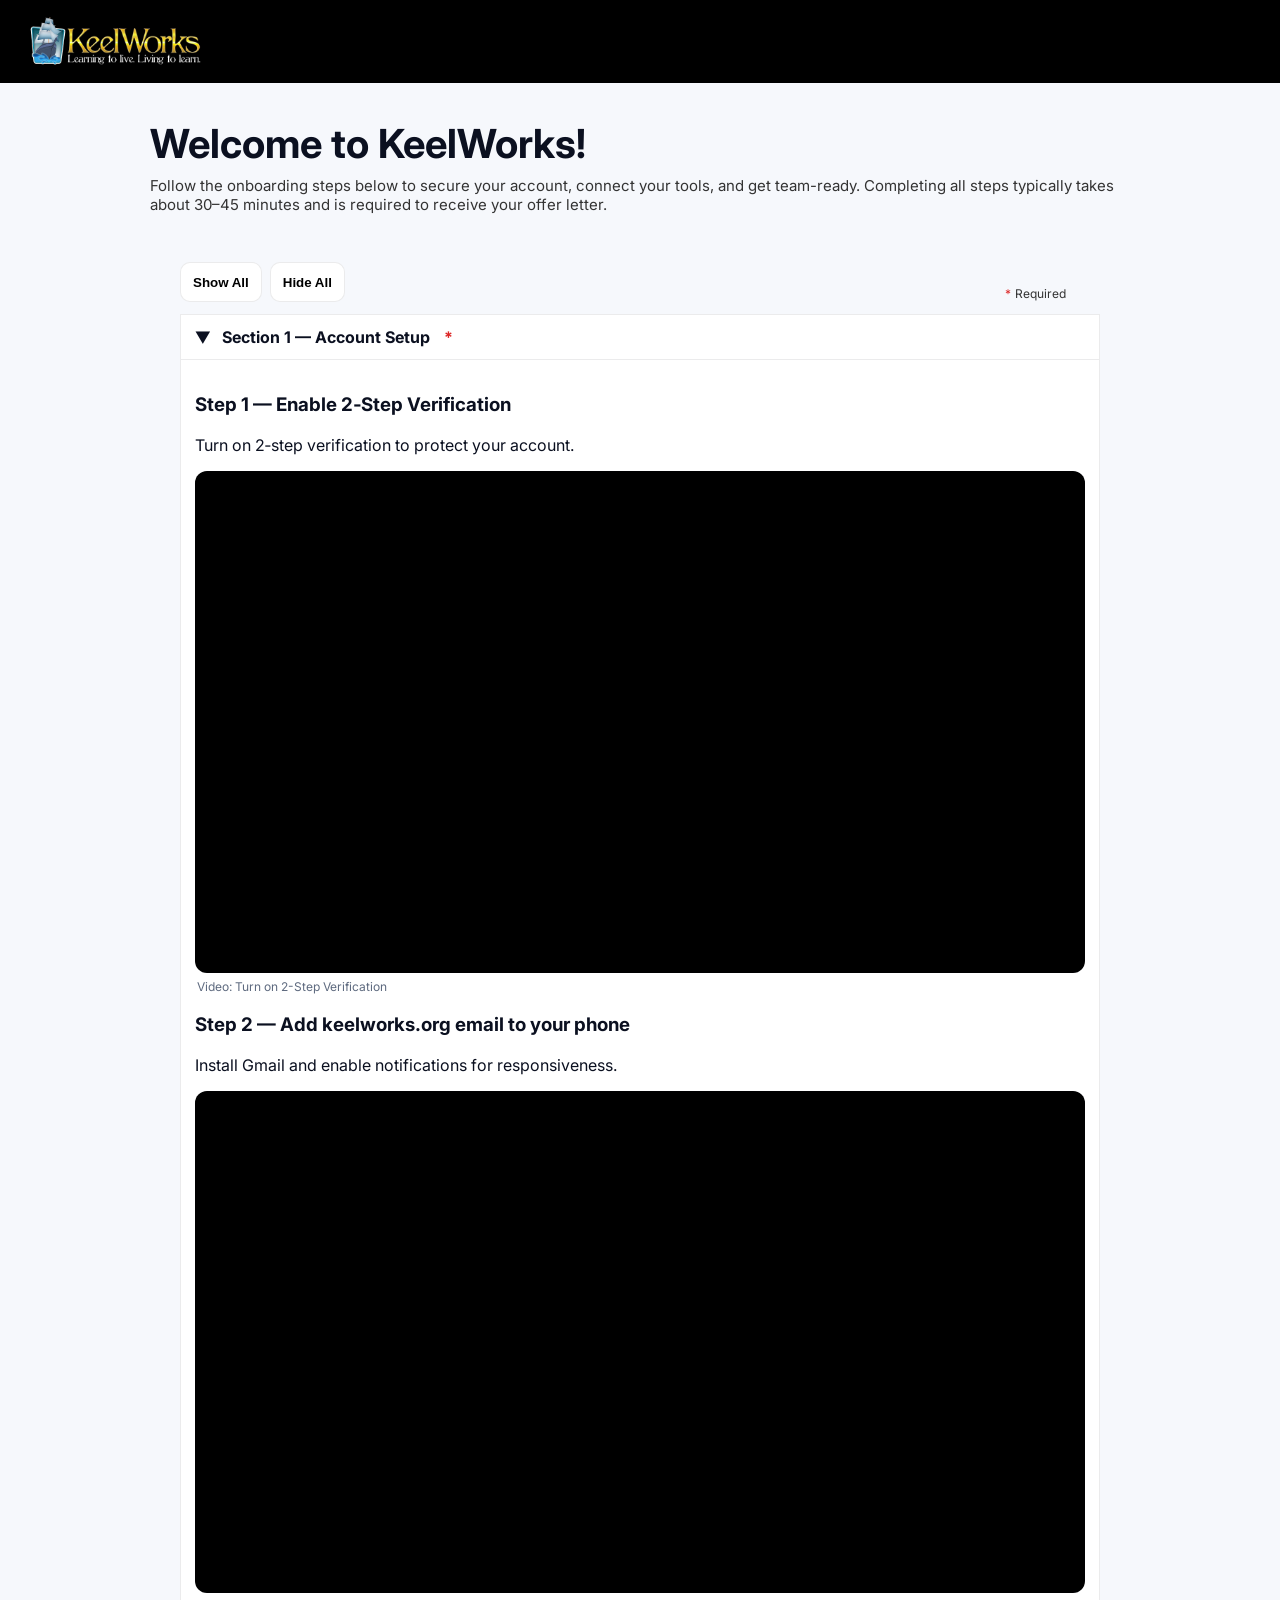
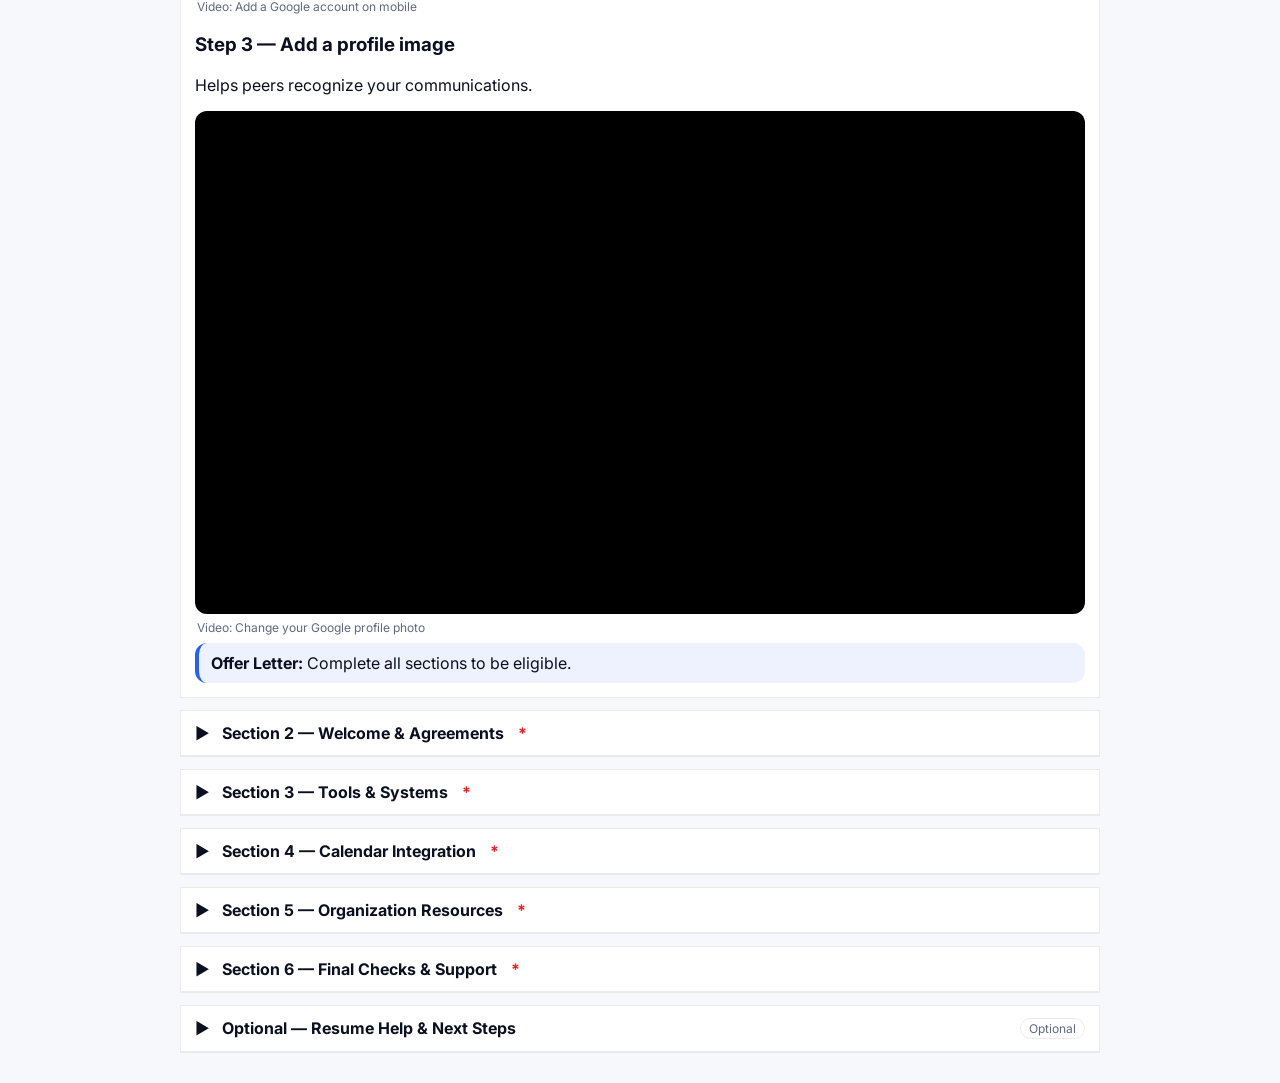
==== index.html @ 5ef61a71 "Update index.html" ====
<!DOCTYPE html>
<html lang="en">
<head>
  <meta charset="utf-8" />
  <meta name="viewport" content="width=device-width, initial-scale=1" />
  <!-- Help YouTube validate the request origin -->
  <meta name="referrer" content="origin">
  <!-- (Optional) Very permissive CSP for this test page only -->
  <title>KeelWorks | Volunteer Onboarding</title>
  <meta name="description" content="Step-by-step onboarding for KeelWorks volunteers: secure account setup, required forms, tools, calendar, resources, and final confirmation." />
  <link rel="preconnect" href="https://fonts.googleapis.com">
  <link rel="preconnect" href="https://fonts.gstatic.com" crossorigin>
  <link href="https://fonts.googleapis.com/css2?family=Inter:wght@400;600;700&display=swap" rel="stylesheet">
  <link rel="stylesheet" href="css/keelworks-onboarding.css">
</head>
<body>
  <header>
    <div class="top">
      <div class="logo" aria-label="KeelWorks">
          <img src="images/KeelWorks_logo.png" style="width:180px; height:auto">
        <!--<strong>KeelWorks Onboarding</strong>
        <span class="badge" title="Estimated time to complete">~30–45 min</span>
      </div>
    <div class="tag">right</div>-->
    </div>
  </header>
  <div class="wrap hero">
    <h1>Welcome to KeelWorks!</h1>
    <p class="sub">Follow the onboarding steps below to secure your account, connect your tools, and get team-ready. Completing all steps typically takes about 30–45 minutes and is required to receive your offer letter.</p>
  </div>
  <div class="wrap">
  <main>
    <div class="controls">
        <button class="btn" id="showAll">Show All</button>
        <button class="btn" id="hideAll">Hide All</button>
        <span class="spacer" style="flex:0.95"></span>
        <div class="req-spacer"><span class="req-global">*</span> <span class="req-txt">Required</span></div>
      </div>

    <div class="accordion" id="onb-acc">
      <!-- Section 1 -->
      <div class="acc-item" data-id="account">
        <input class="acc-toggle" id="acc-account" type="checkbox" checked>
        <label class="acc-head" for="acc-account">
          <span class="acc-arrow">▶</span>
          <span class="acc-title">Section 1 — Account Setup <span class="req-star">*</span></span>
          </label>
        <div class="acc-content">
          <h3>Step 1 — Enable 2‑Step Verification </h3>
          <p>Turn on 2‑step verification to protect your account.</p>
          <div class="video-wrapper">

    <iframe width="888" height="501" src="https://www.youtube.com/embed/e3Mph7kqE1E" title="" frameborder="0" allow="accelerometer; autoplay; clipboard-write; encrypted-media; gyroscope; picture-in-picture; web-share" referrerpolicy="strict-origin-when-cross-origin" allowfullscreen></iframe>
          </div>



            <div class="video-caption">Video: Turn on 2-Step Verification</div>



          <h3>Step 2 — Add keelworks.org email to your phone </h3>
          <p>Install Gmail and enable notifications for responsiveness.</p>
          <div class="video-wrapper"><iframe title="Add Google account on mobile" src="https://www.youtube.com/embed/km7pKLRAgQc" allow="accelerometer; autoplay; clipboard-write; encrypted-media; gyroscope; picture-in-picture; web-share" allowfullscreen></iframe></div><div class="video-caption">Video: Add a Google account on mobile</div>
          <h3>Step 3 — Add a profile image </h3>
          <p>Helps peers recognize your communications.</p>
          <div class="video-wrapper"><iframe title="Change your Google profile photo" src="https://www.youtube.com/embed/iIcxyDX3heo" allow="accelerometer; autoplay; clipboard-write; encrypted-media; gyroscope; picture-in-picture; web-share" allowfullscreen></iframe></div><div class="video-caption">Video: Change your Google profile photo</div>
          <div class="callout"><strong>Offer Letter:</strong> Complete all sections to be eligible.</div>
        </div>
      </div>

      <!-- Section 2 -->
      <div class="acc-item" data-id="data">
        <input class="acc-toggle" id="acc-data" type="checkbox">
        <label class="acc-head" for="acc-data">
          <span class="acc-arrow">▶</span>
          <span class="acc-title">Section 2 — Welcome & Agreements <span class="req-star">*</span></span>
          </label>
        <div class="acc-content">
          <ul>
            <li>Complete <strong>Anonymous Diversity Survey</strong> (supports grants).</li>
            <li>Sign <strong>Employment Confidentiality NDA</strong>.</li>
            <li>Sign <strong>Personal Data Protection NDA</strong> (read carefully).</li>
          </ul>
          <details>
            <summary>Where do I find these forms?</summary>
            <p>Find them in the KeelWorks Intranet/Handbook or request links in the Onboarding Support Space.</p>
          </details>
        </div>
      </div>

      <!-- Section 3 -->
      <div class="acc-item" data-id="tools">
        <input class="acc-toggle" id="acc-tools" type="checkbox">
        <label class="acc-head" for="acc-tools">
          <span class="acc-arrow">▶</span>
          <span class="acc-title">Section 3 — Tools & Systems <span class="req-star">*</span></span>
          </label>
        <div class="acc-content">
          <h3>GitHub (Conditional)</h3>
          <p>If you’re joining a coding project, review the GitHub guide first. You’ll be added to repos when assigned.</p>
          <h3>Save team folders to Drive</h3>
          <ol>
            <li><strong>KeelWorks</strong> (shared root)</li>
            <li><strong>KeelWorks IT</strong> (IT resources)</li>
          </ol>
          <div class="video-wrapper"><iframe title="Organize shared folders in Google Drive" src="https://www.youtube.com/embed/LyEyLF-oKSI" allow="accelerometer; autoplay; clipboard-write; encrypted-media; gyroscope; picture-in-picture; web-share" allowfullscreen></iframe></div><div class="video-caption">Video: Organize shared folders in Google Drive</div>
        </div>
      </div>

      <!-- Section 4 -->
      <div class="acc-item" data-id="calendar">
        <input class="acc-toggle" id="acc-calendar" type="checkbox">
        <label class="acc-head" for="acc-calendar">
          <span class="acc-arrow">▶</span>
          <span class="acc-title">Section 4 — Calendar Integration <span class="req-star">*</span></span>
          </label>
        <div class="acc-content">
          <h3>See KeelWorks events in your personal calendar</h3>
          <ol>
            <li>Open <strong>KeelWorks Google Calendar</strong> (@keelworks.org).</li>
            <li>Under <strong>My calendars</strong>, hover your name → <strong>⋮</strong> → <strong>Settings and sharing</strong>.</li>
            <li>Share with your <strong>personal Gmail</strong> → choose permission → <strong>Send</strong>.</li>
            <li>Accept the invite from your personal calendar.</li>
          </ol>
          <details>
            <summary>Why this matters</summary>
            <p>View KeelWorks meetings alongside personal events—no juggling multiple calendars.</p>
          </details>
        </div>
      </div>

      <!-- Section 5 -->
      <div class="acc-item" data-id="resources">
        <input class="acc-toggle" id="acc-resources" type="checkbox">
        <label class="acc-head" for="acc-resources">
          <span class="acc-arrow">▶</span>
          <span class="acc-title">Section 5 — Organization Resources <span class="req-star">*</span></span>
          </label>
        <div class="acc-content">
          <h3>Star and bookmark</h3>
          <ul>
            <li><strong>KeelWorks Intranet</strong> (star in Drive)</li>
            <li><strong>KeelWorks Handbook</strong> (star in Drive)</li>
          </ul>
          <div class="video-wrapper"><iframe title="Organize shared folders in Google Drive" src="https://www.youtube.com/embed/LyEyLF-oKSI" allow="accelerometer; autoplay; clipboard-write; encrypted-media; gyroscope; picture-in-picture; web-share" allowfullscreen></iframe></div><div class="video-caption">Video: Organize shared folders in Google Drive</div>
        </div>
      </div>

      <!-- Section 6 -->
      <div class="acc-item" data-id="final">
        <input class="acc-toggle" id="acc-final" type="checkbox">
        <label class="acc-head" for="acc-final">
          <span class="acc-arrow">▶</span>
          <span class="acc-title">Section 6 — Final Checks & Support <span class="req-star">*</span></span>
          </label>
        <div class="acc-content">
          <h3>Join the Onboarding Support Space</h3>
          <p><a href="https://chat.google.com/room/AAAAFWQ66X8?cls=6" target="_blank" rel="noopener">Join Onboarding Support ↗</a></p>

          <h3>Onboarding Confirmation – Email Form</h3>
          <form id="confirmForm" class="email-form" novalidate>
            <table class="k-table" role="table" aria-label="Onboarding confirmation form">
              <tr>
                <th>From <span class="req-star">*</span></th>
                <td><input type="email" id="fromEmail" required placeholder="you@keelworks.org" style="width:100%;padding:10px;border:1px solid var(--border);border-radius:8px"></td>
              </tr>
              <tr>
                <th>To <span class="req-star">*</span></th>
                <td><input type="email" id="toEmail" required placeholder="onboarder@keelworks.org" style="width:100%;padding:10px;border:1px solid var(--border);border-radius:8px"></td>
              </tr>
              <tr>
                <th>Subject <span class="req-star">*</span></th>
                <td><input type="text" id="subject" required value="Onboarding Confirmation – [Your Name]" style="width:100%;padding:10px;border:1px solid var(--border);border-radius:8px"></td>
              </tr>
              <tr>
                <th>Attachment <span class="req-star">*</span></th>
                <td>
                  <input type="file" id="attachment" required accept=".pdf,.doc,.docx" style="width:100%">
                  <div class="video-caption">Upload your resume (PDF/DOC/DOCX).</div>
                </td>
              </tr>
              <tr>
                <th>Message <span class="req-star">*</span></th>
                <td>
<textarea id="message" required rows="8" style="width:100%;padding:10px;border:1px solid var(--border);border-radius:8px">Introduction:
Experience/Interest:
Key Skills:
What I hope to gain:
</textarea>
                </td>
              </tr>
            </table>
            <div style="display:flex;gap:10px;align-items:center;margin-top:10px">
              <button type="submit" class="btn" id="sendBtn">Send</button>
              <span class="video-caption">All fields are required. The Send button opens your email app with the details prefilled. Please attach the uploaded resume in your email before sending.</span>
            </div>
          </form>
        </div>
      </div>

      <!-- Optional -->
      <div class="acc-item" data-id="optional">
        <input class="acc-toggle" id="acc-optional" type="checkbox">
        <label class="acc-head" for="acc-optional">
          <span class="acc-arrow">▶</span>
          <span class="acc-title">Optional — Resume Help & Next Steps</span>
          <span class="acc-badge">Optional</span>
        </label>
        <div class="acc-content">
          <p>Weekly resume support session (Thurs 4:30pm PT). Templates and guidance available.</p>
          <ul>
            <li><strong>Resume Template</strong>: Professional Resume Template</li>
            <li><strong>Guide</strong>: Professional Resume Guide</li>
            <li>Contact: <a href="mailto:thomas.garrod@keelworks.org">thomas.garrod@keelworks.org</a></li>
          </ul>
        </div>
      </div>
    </div>
  </main>
</div>

  <script>
  // Accordion: single-open by default
  const acc = document.getElementById('onb-acc');
  const items = [...acc.querySelectorAll('.acc-item')];
  const toggles = items.map(i=>i.querySelector('.acc-toggle'));

  function setOpen(target){
    items.forEach(it=>{
      const t = it.querySelector('.acc-toggle');
      if(t === target){
        it.classList.toggle('open', t.checked);
      }else{
        t.checked = false; it.classList.remove('open');
      }
    });
  }

  // init: only first open
  items[0].classList.add('open');

  toggles.forEach(t=>{
    t.addEventListener('change', ()=> setOpen(t));
  });

  // Show/Hide all
  document.getElementById('showAll').addEventListener('click', ()=>{
    items.forEach(it=>{ const t=it.querySelector('.acc-toggle'); t.checked=true; it.classList.add('open'); });
  });
  document.getElementById('hideAll').addEventListener('click', ()=>{
    items.forEach(it=>{ const t=it.querySelector('.acc-toggle'); t.checked=false; it.classList.remove('open'); });
  });
</script>
<script>
  // Email form handling – client-side validation + mailto fallback
  const form = document.getElementById('confirmForm');
  if(form){
    form.addEventListener('submit', function(e){
      e.preventDefault();
      const from = document.getElementById('fromEmail');
      const to = document.getElementById('toEmail');
      const subject = document.getElementById('subject');
      const message = document.getElementById('message');
      const attach = document.getElementById('attachment');

      if(!from.checkValidity() || !to.checkValidity() || !subject.checkValidity() || !message.checkValidity() || !attach.files.length){
        alert('Please complete all required fields and upload your resume.');
        return;
      }

      // Construct a mailto link (attachments cannot be auto-attached via mailto; user will attach manually)
      const mailto = `mailto:${encodeURIComponent(to.value)}?subject=${encodeURIComponent(subject.value)}&body=${encodeURIComponent(`From: ${from.value}

${message.value}

(Please see attached resume.)`)}`;
      window.location.href = mailto;
    });
  }
</script>
</body>
</html>
---- css/keelworks-onboarding.css ----
/* =========================================================
   File: keelworks-onboarding.css
   Description: Styles for KeelWorks Onboarding Page
   Author: [Bonny Cao]
   Created: [October 31, 2025]
   ========================================================= */

:root{
  --bg:#f6f8fc; --card:#ffffff; --ink:#0b1020; --muted:#5e6a7f;
  --brand:#2563eb; --border: rgba(2,6,23,.08); --ring: rgba(37,99,235,.22);
}

*{box-sizing:border-box}
html,body{height:100%}
body{margin:0;font-family:Inter,system-ui,-apple-system,Segoe UI,Roboto,Helvetica,Arial,sans-serif;color:var(--ink);background:var(--bg)}
a{color:#1d4ed8;text-decoration:none} a:hover{text-decoration:underline}

header{position:sticky;top:0; left:0;  z-index:20;backdrop-filter:saturate(140%) blur(6px);background:#000; color:#fff; border-bottom:1px solid var(--border)}
.wrap{max-width:980px;margin-inline:auto;padding:30px}
.top{display:flex;gap:16px;align-items:center;justify-content:space-between;padding:12px 24px}
.logo{display:flex;gap:12px;align-items:center}
.logo svg{width:28px;height:28px}
.badge{font-size:12px;padding:2px 8px;border-radius:999px;background:#ecfdf5;color:#047857;border:1px solid #a7f3d0}
.hero{padding:36px 0 6px}
h1{font-size:clamp(28px,4vw,40px);margin:0 0 8px}
.sub{color:#333;margin:0; font-size:15px;}

/* Cards & elements */
.card{background:var(--card);border:1px solid var(--border);border-radius:14px;padding:16px}
.pill{font-size:12px;padding:2px 8px;border-radius:999px;border:1px solid var(--border);color:var(--muted)}
.callout{border-left:4px solid var(--brand);background:#eef2ff;padding:10px 12px;border-radius:12px;margin-top:8px}
.k-table{width:100%;border-collapse:separate;border-spacing:0;border:1px solid var(--border);border-radius:12px;overflow:hidden}
.k-table th,.k-table td{padding:10px;text-align:left;border-bottom:1px solid var(--border)}
.k-table th{color:var(--muted)} .k-table tr:last-child td{border-bottom:none}

/* Responsive video embeds */
.video-wrapper{position:relative;width:100%;padding-bottom:56.25%; /* 16:9 */ background:#000;border-radius:12px;overflow:hidden;border:1px solid var(--border)}
.video-wrapper iframe{position:absolute;inset:0;width:100%;height:100%;border:0}
.video-caption{font-size:12px;color:var(--muted);margin:6px 2px}

/* Accordion */
.controls{display:flex;gap:8px;flex-wrap:wrap;margin:12px 0}
.btn{display:inline-flex;align-items:center;gap:8px;padding:8px 12px;border:1px solid var(--border);border-radius:10px;background:#fff;font-weight:600;cursor:pointer}
.accordion{display:grid;gap:12px}
.acc-item{border:1px solid var(--border);border-radius:0;background:#fff}
.acc-head{display:flex;align-items:center;gap:12px;width:100%;padding:12px 14px;background:#fff;border:0;border-bottom:1px solid var(--border);border-radius:0;cursor:pointer}
.acc-head:hover{background:#f8fafc}
.acc-title{font-weight:700;flex:1;text-align:left}
.acc-badge{font-size:12px;color:var(--muted);border:1px solid var(--border);border-radius:999px;padding:2px 8px}
.acc-arrow{transition:.2s transform}
.acc-toggle{display:none}
.acc-content{display:none;padding:14px}
.acc-item.open .acc-content{display:block}
.acc-item.open .acc-arrow{transform:rotate(90deg)}

@media (max-width:879px){
  .wrap{padding:16px}
  .acc-head{padding:14px}
}

@media print{header,.controls{display:none!important} body{background:#000;color:#fff}}
.req-star{color:#dc2626;margin-left:10px}
.acc-req{margin-left:auto;font-size:12px;color:var(--muted)}
.req-star{color:#dc2626; margin-left:10px}
.req-global{color:#dc2626;font-size:12px; }
.req-txt{color:#333; font-size:12px;}
.req-spacer{margin-top:20px;}
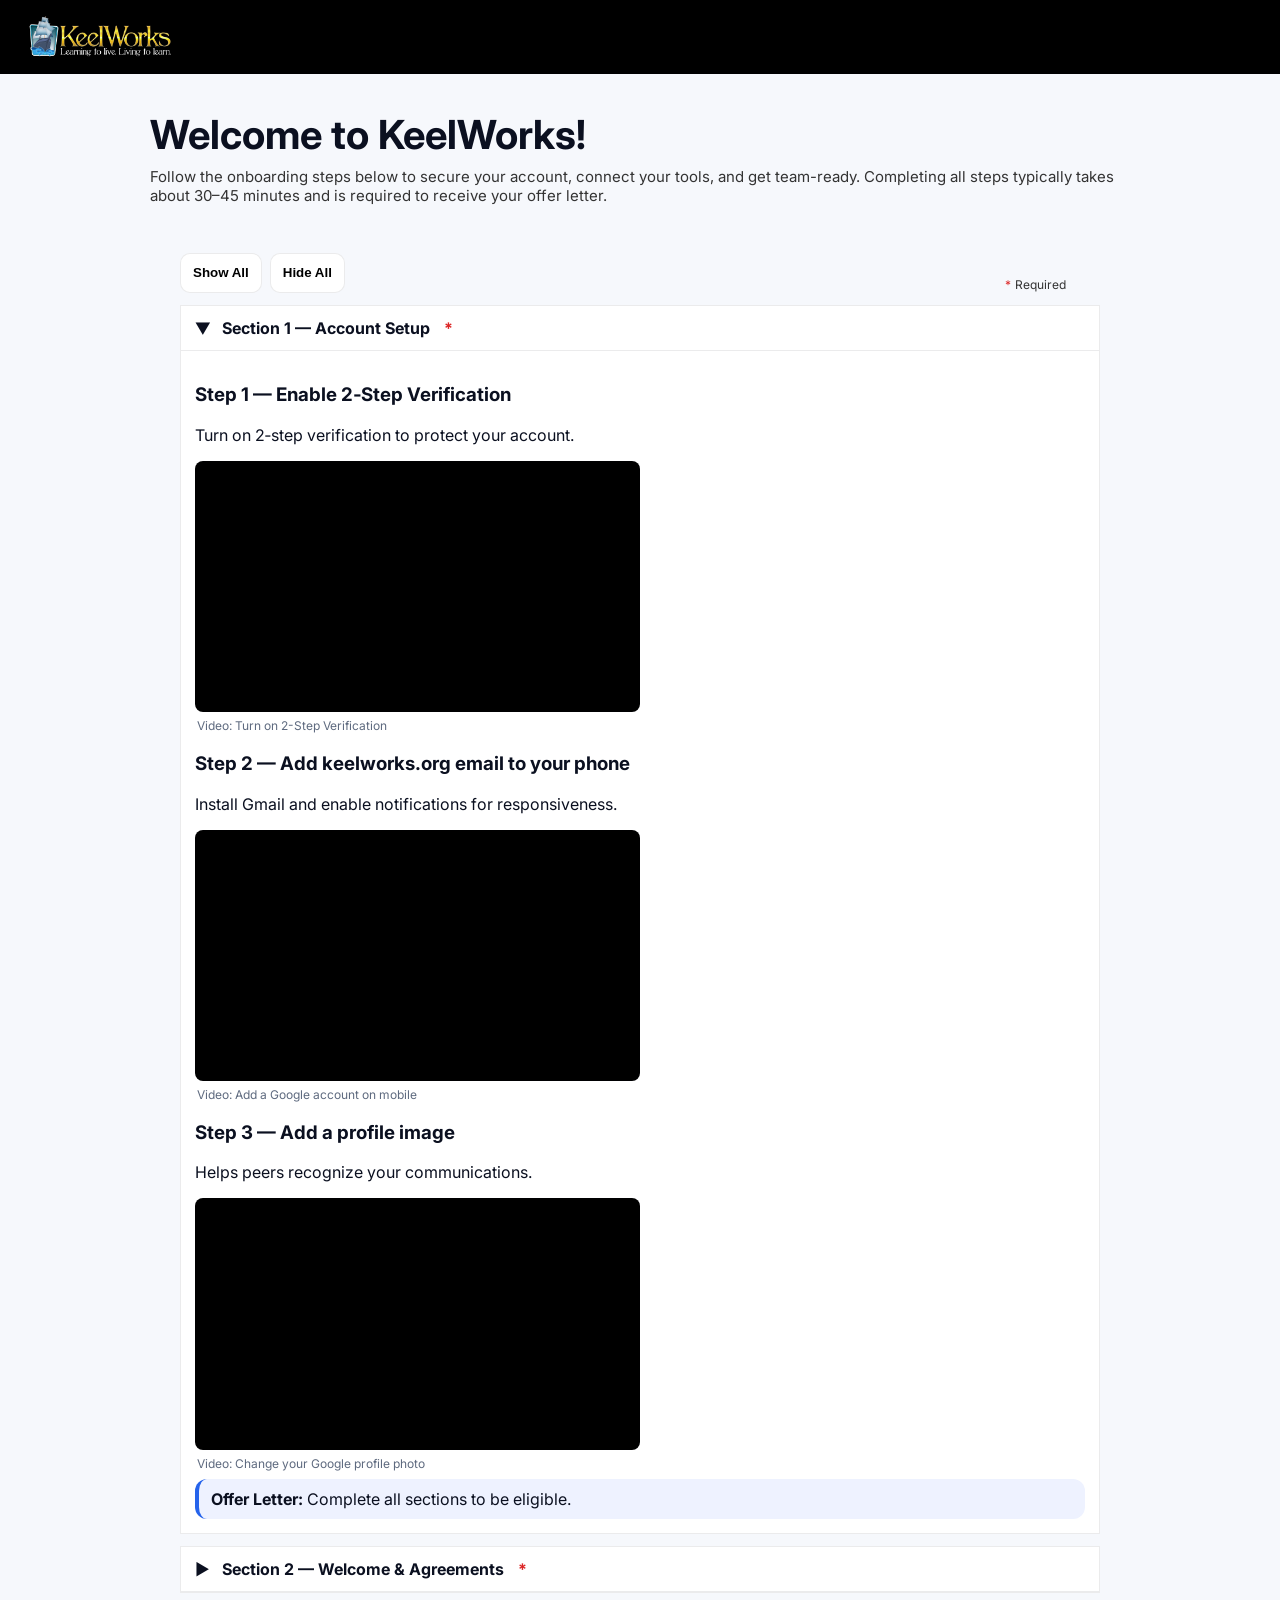
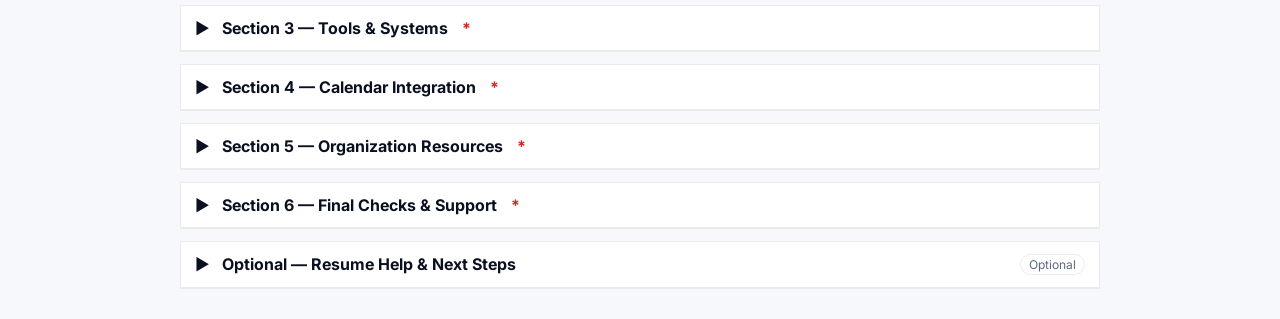
==== commit a3184c0d: "Update index.html" ====
--- a/index.html
+++ b/index.html
@@ -6,28 +6,34 @@
   <!-- Help YouTube validate the request origin -->
   <meta name="referrer" content="origin">
   <!-- (Optional) Very permissive CSP for this test page only -->
+
   <title>KeelWorks | Volunteer Onboarding</title>
   <meta name="description" content="Step-by-step onboarding for KeelWorks volunteers: secure account setup, required forms, tools, calendar, resources, and final confirmation." />
   <link rel="preconnect" href="https://fonts.googleapis.com">
   <link rel="preconnect" href="https://fonts.gstatic.com" crossorigin>
   <link href="https://fonts.googleapis.com/css2?family=Inter:wght@400;600;700&display=swap" rel="stylesheet">
   <link rel="stylesheet" href="css/keelworks-onboarding.css">
+
+
 </head>
+
 <body>
   <header>
     <div class="top">
       <div class="logo" aria-label="KeelWorks">
-          <img src="images/KeelWorks_logo.png" style="width:180px; height:auto">
+          <img src="images/KeelWorks_logo.png" style="width:150px; height:auto">
         <!--<strong>KeelWorks Onboarding</strong>
         <span class="badge" title="Estimated time to complete">~30–45 min</span>
       </div>
     <div class="tag">right</div>-->
     </div>
   </header>
+
   <div class="wrap hero">
     <h1>Welcome to KeelWorks!</h1>
     <p class="sub">Follow the onboarding steps below to secure your account, connect your tools, and get team-ready. Completing all steps typically takes about 30–45 minutes and is required to receive your offer letter.</p>
   </div>
+
   <div class="wrap">
   <main>
     <div class="controls">
@@ -49,16 +55,9 @@
           <h3>Step 1 — Enable 2‑Step Verification </h3>
           <p>Turn on 2‑step verification to protect your account.</p>
           <div class="video-wrapper">
-
-    <iframe width="888" height="501" src="https://www.youtube.com/embed/e3Mph7kqE1E" title="" frameborder="0" allow="accelerometer; autoplay; clipboard-write; encrypted-media; gyroscope; picture-in-picture; web-share" referrerpolicy="strict-origin-when-cross-origin" allowfullscreen></iframe>
+          <iframe src="https://www.youtube.com/embed/e3Mph7kqE1E"  title="" frameborder="0" allow="accelerometer; autoplay; clipboard-write; encrypted-media; gyroscope; picture-in-picture; web-share" referrerpolicy="strict-origin-when-cross-origin" allowfullscreen></iframe>
           </div>
-
-
-
             <div class="video-caption">Video: Turn on 2-Step Verification</div>
-
-
-
           <h3>Step 2 — Add keelworks.org email to your phone </h3>
           <p>Install Gmail and enable notifications for responsiveness.</p>
           <div class="video-wrapper"><iframe title="Add Google account on mobile" src="https://www.youtube.com/embed/km7pKLRAgQc" allow="accelerometer; autoplay; clipboard-write; encrypted-media; gyroscope; picture-in-picture; web-share" allowfullscreen></iframe></div><div class="video-caption">Video: Add a Google account on mobile</div>
--- a/css/keelworks-onboarding.css
+++ b/css/keelworks-onboarding.css
@@ -33,8 +33,7 @@
 .k-table th,.k-table td{padding:10px;text-align:left;border-bottom:1px solid var(--border)}
 .k-table th{color:var(--muted)} .k-table tr:last-child td{border-bottom:none}
 
-/* Responsive video embeds */
-.video-wrapper{position:relative;width:100%;padding-bottom:56.25%; /* 16:9 */ background:#000;border-radius:12px;overflow:hidden;border:1px solid var(--border)}
+.video-wrapper{position:relative;width:50%; padding-bottom:28%; /* 16:9 */ background:#000;border-radius:8px;overflow:hidden;border:1px solid var(--border)}
 .video-wrapper iframe{position:absolute;inset:0;width:100%;height:100%;border:0}
 .video-caption{font-size:12px;color:var(--muted);margin:6px 2px}
 
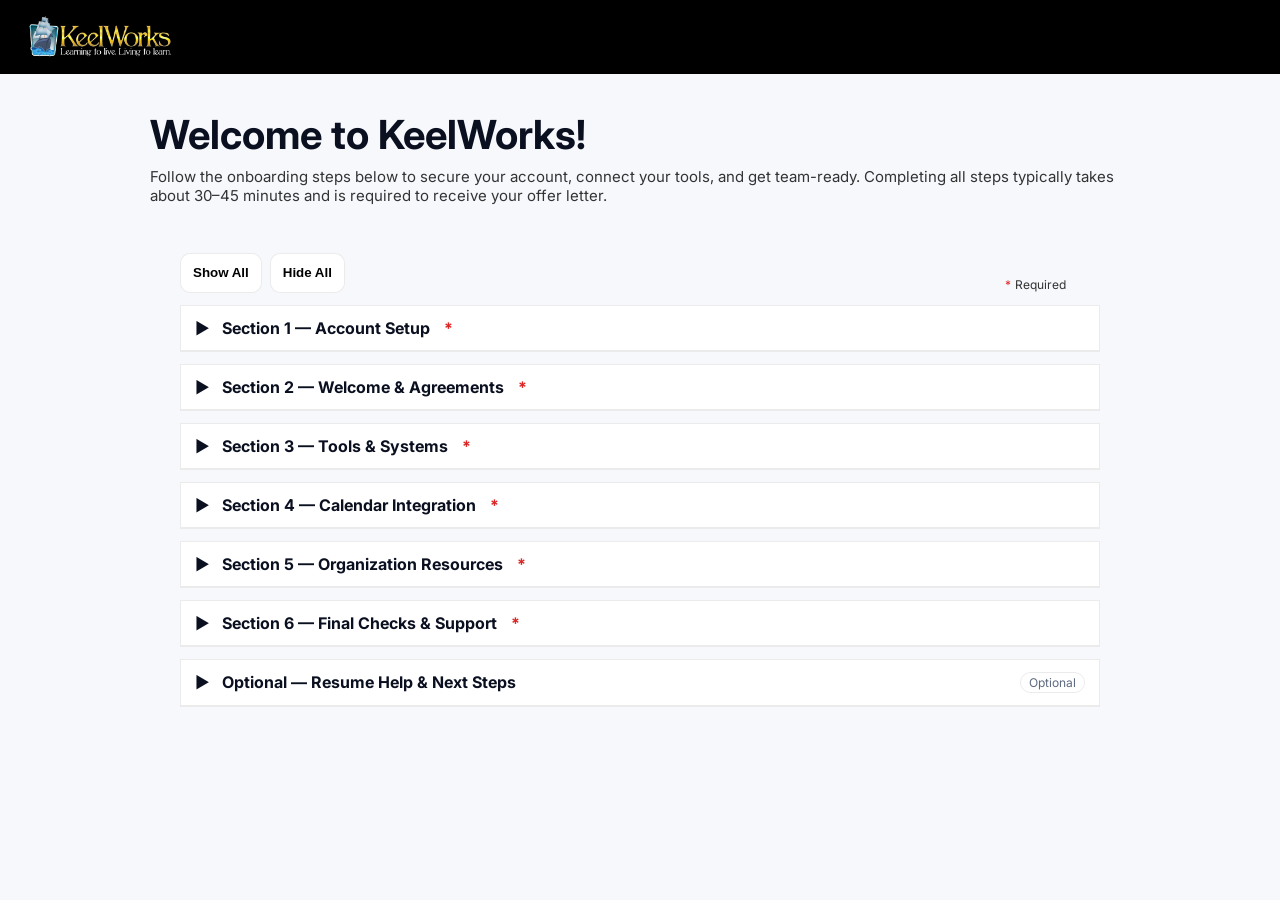
==== commit 2d2b1d29: "Update index.html" ====
--- a/index.html
+++ b/index.html
@@ -14,7 +14,6 @@
   <link href="https://fonts.googleapis.com/css2?family=Inter:wght@400;600;700&display=swap" rel="stylesheet">
   <link rel="stylesheet" href="css/keelworks-onboarding.css">
 
-
 </head>
 
 <body>
@@ -46,7 +45,7 @@
     <div class="accordion" id="onb-acc">
       <!-- Section 1 -->
       <div class="acc-item" data-id="account">
-        <input class="acc-toggle" id="acc-account" type="checkbox" checked>
+        <input class="acc-toggle" id="acc-account" type="checkbox">
         <label class="acc-head" for="acc-account">
           <span class="acc-arrow">▶</span>
           <span class="acc-title">Section 1 — Account Setup <span class="req-star">*</span></span>
@@ -54,7 +53,7 @@
         <div class="acc-content">
           <h3>Step 1 — Enable 2‑Step Verification </h3>
           <p>Turn on 2‑step verification to protect your account.</p>
-          <div class="video-wrapper">
+          <div class="video-wrapper" >
           <iframe src="https://www.youtube.com/embed/e3Mph7kqE1E"  title="" frameborder="0" allow="accelerometer; autoplay; clipboard-write; encrypted-media; gyroscope; picture-in-picture; web-share" referrerpolicy="strict-origin-when-cross-origin" allowfullscreen></iframe>
           </div>
             <div class="video-caption">Video: Turn on 2-Step Verification</div>
@@ -236,8 +235,8 @@
     });
   }
 
-  // init: only first open
-  items[0].classList.add('open');
+// init: all collapsed by default
+// items[0].classList.add('open');
 
   toggles.forEach(t=>{
     t.addEventListener('change', ()=> setOpen(t));
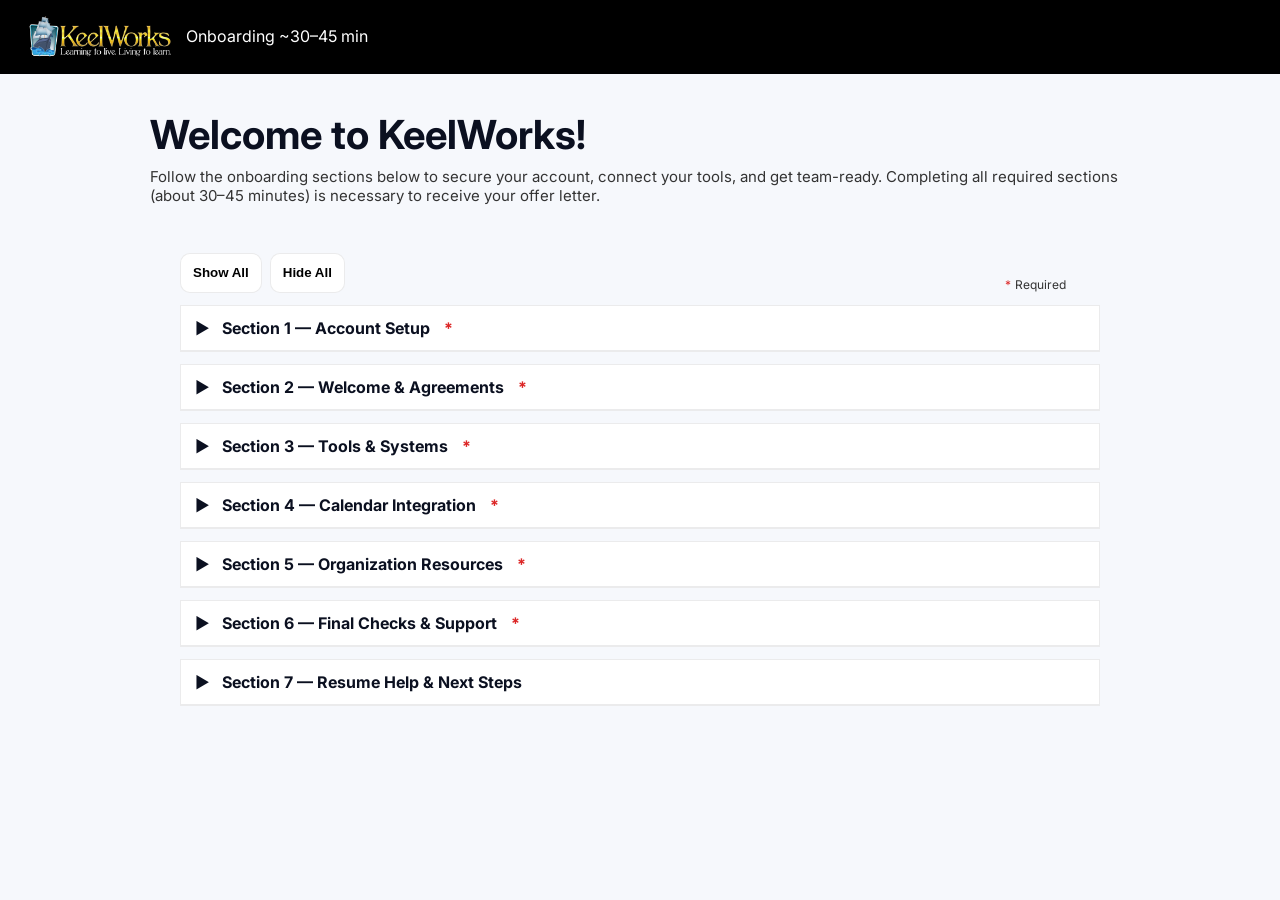
==== commit fec72c9b: "Update index.html" ====
--- a/index.html
+++ b/index.html
@@ -12,6 +12,7 @@
   <link rel="preconnect" href="https://fonts.googleapis.com">
   <link rel="preconnect" href="https://fonts.gstatic.com" crossorigin>
   <link href="https://fonts.googleapis.com/css2?family=Inter:wght@400;600;700&display=swap" rel="stylesheet">
+  <link rel="stylesheet" href="https://fonts.googleapis.com/css2?family=Material+Symbols+Outlined:opsz,wght,FILL,GRAD@24,400,0,0&icon_names=exclamation" />
   <link rel="stylesheet" href="css/keelworks-onboarding.css">
 
 </head>
@@ -23,14 +24,15 @@
           <img src="images/KeelWorks_logo.png" style="width:150px; height:auto">
         <!--<strong>KeelWorks Onboarding</strong>
         <span class="badge" title="Estimated time to complete">~30–45 min</span>
-      </div>
-    <div class="tag">right</div>-->
+      </div>-->
+    <div class="tag">Onboarding ~30–45 min</div>
     </div>
   </header>
 
   <div class="wrap hero">
     <h1>Welcome to KeelWorks!</h1>
-    <p class="sub">Follow the onboarding steps below to secure your account, connect your tools, and get team-ready. Completing all steps typically takes about 30–45 minutes and is required to receive your offer letter.</p>
+    <p class="sub">Follow the onboarding sections below to secure your account, connect your tools, and get team-ready.
+Completing all required sections (about 30–45 minutes) is necessary to receive your offer letter.</p>
   </div>
 
   <div class="wrap">
@@ -51,19 +53,22 @@
           <span class="acc-title">Section 1 — Account Setup <span class="req-star">*</span></span>
           </label>
         <div class="acc-content">
+          <p>Complete all three steps below to set up your account securely.</p>
           <h3>Step 1 — Enable 2‑Step Verification </h3>
           <p>Turn on 2‑step verification to protect your account.</p>
+          <div class="video-caption">YouTube Video: How to turn on 2-Step Verification</div>
           <div class="video-wrapper" >
           <iframe src="https://www.youtube.com/embed/e3Mph7kqE1E"  title="" frameborder="0" allow="accelerometer; autoplay; clipboard-write; encrypted-media; gyroscope; picture-in-picture; web-share" referrerpolicy="strict-origin-when-cross-origin" allowfullscreen></iframe>
           </div>
-            <div class="video-caption">Video: Turn on 2-Step Verification</div>
           <h3>Step 2 — Add keelworks.org email to your phone </h3>
-          <p>Install Gmail and enable notifications for responsiveness.</p>
-          <div class="video-wrapper"><iframe title="Add Google account on mobile" src="https://www.youtube.com/embed/km7pKLRAgQc" allow="accelerometer; autoplay; clipboard-write; encrypted-media; gyroscope; picture-in-picture; web-share" allowfullscreen></iframe></div><div class="video-caption">Video: Add a Google account on mobile</div>
+          <p><class="">Download Gmail app to your phone, and add the keelworks.org email to your account with notifications on!</p>
+          <div class="video-caption">YouTube Video: How to add Gmail Account to you iPhone</div>
+          <div class="video-wrapper"><iframe title="Add Google account on mobile" src="https://www.youtube.com/embed/km7pKLRAgQc" allow="accelerometer; autoplay; clipboard-write; encrypted-media; gyroscope; picture-in-picture; web-share" allowfullscreen></iframe></div>
           <h3>Step 3 — Add a profile image </h3>
-          <p>Helps peers recognize your communications.</p>
-          <div class="video-wrapper"><iframe title="Change your Google profile photo" src="https://www.youtube.com/embed/iIcxyDX3heo" allow="accelerometer; autoplay; clipboard-write; encrypted-media; gyroscope; picture-in-picture; web-share" allowfullscreen></iframe></div><div class="video-caption">Video: Change your Google profile photo</div>
-          <div class="callout"><strong>Offer Letter:</strong> Complete all sections to be eligible.</div>
+          <p><span class="material-symbols-outlined" style="font-size:16px; color:#F44336; font-weight:bold">exclamation</span>Add an image to your KeelWorks account to help peers recognize you.</p>
+          <div class="video-caption">YouTube Video: Add or change your Google Profile Photo</div>
+          <div class="video-wrapper"><iframe title="Change your Google profile photo" src="https://www.youtube.com/embed/iIcxyDX3heo" allow="accelerometer; autoplay; clipboard-write; encrypted-media; gyroscope; picture-in-picture; web-share" allowfullscreen></iframe></div>
+          <!--<div class="callout"><strong>Offer Letter:</strong> Complete all sections to be eligible.</div>-->
         </div>
       </div>
 
@@ -202,8 +207,8 @@
         <input class="acc-toggle" id="acc-optional" type="checkbox">
         <label class="acc-head" for="acc-optional">
           <span class="acc-arrow">▶</span>
-          <span class="acc-title">Optional — Resume Help & Next Steps</span>
-          <span class="acc-badge">Optional</span>
+          <span class="acc-title">Section 7 — Resume Help & Next Steps</span>
+          <!--<span class="acc-badge">Optional</span>-->
         </label>
         <div class="acc-content">
           <p>Weekly resume support session (Thurs 4:30pm PT). Templates and guidance available.</p>
